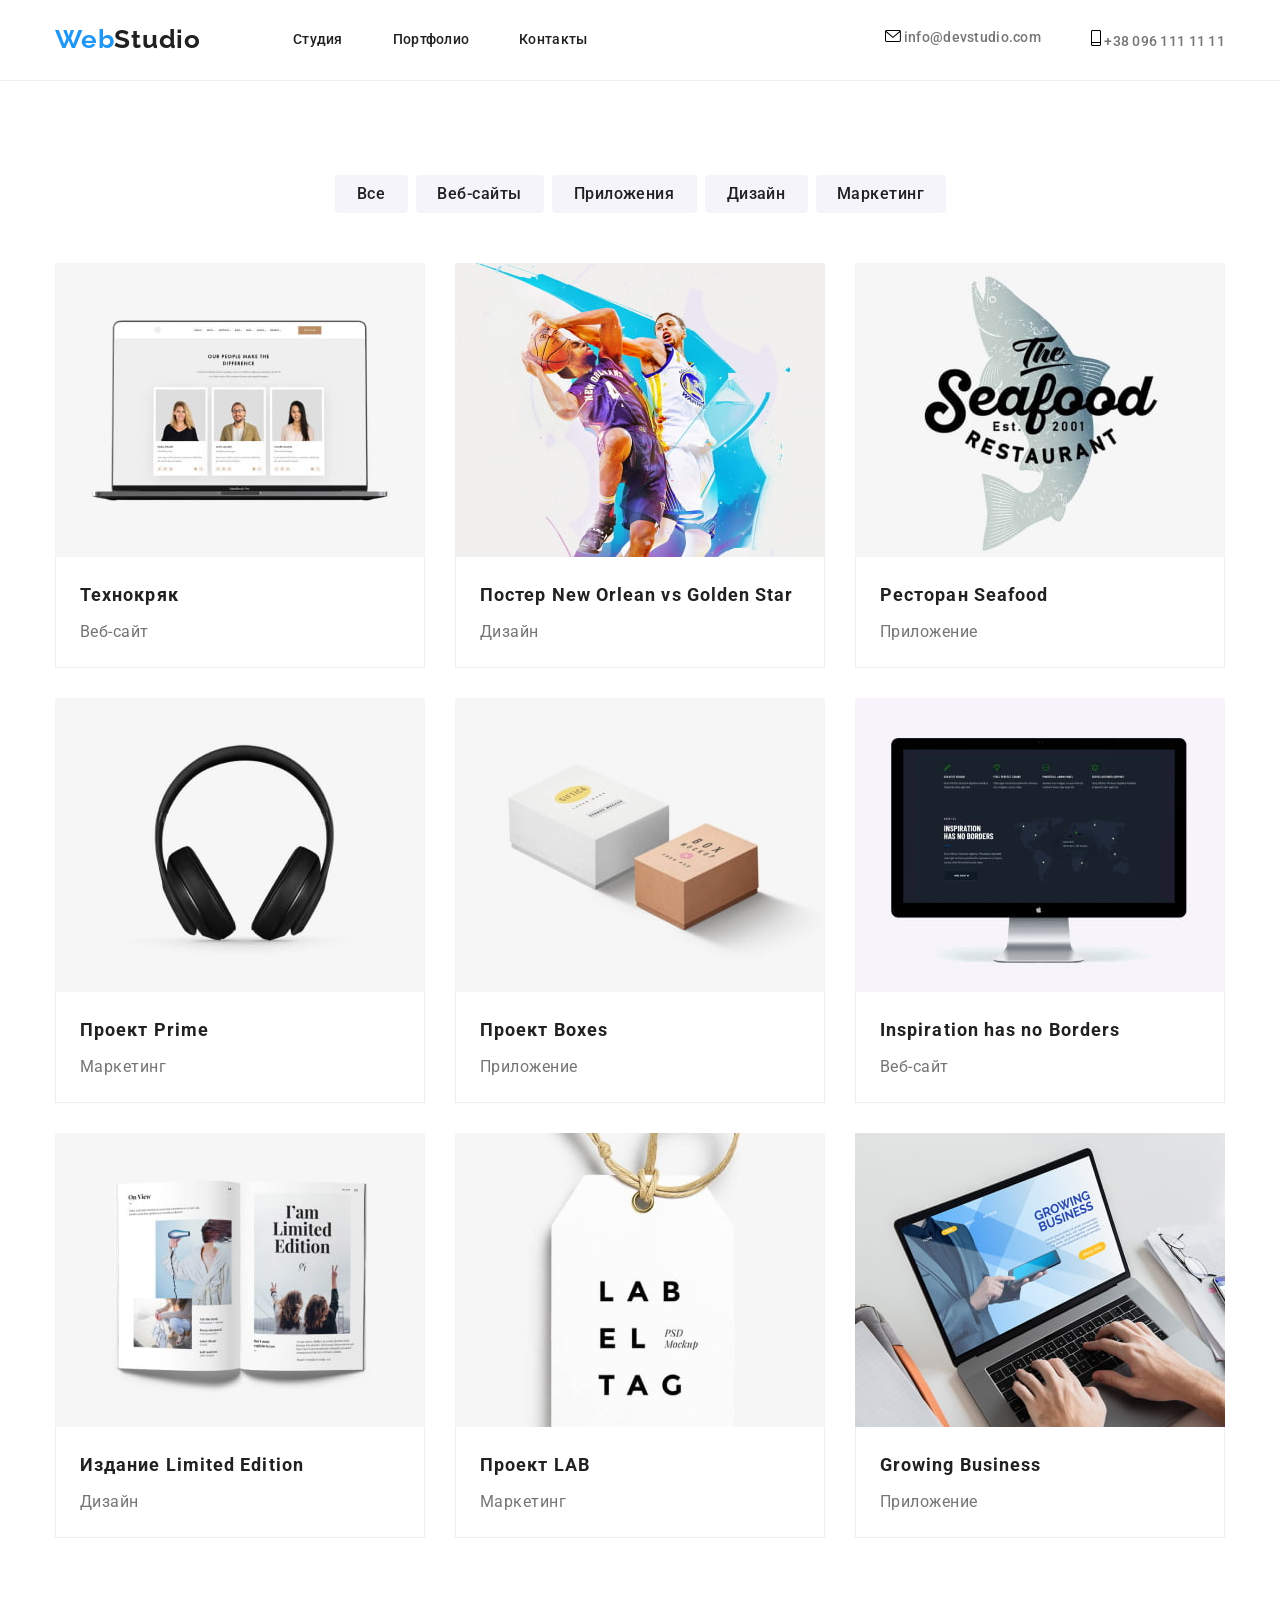
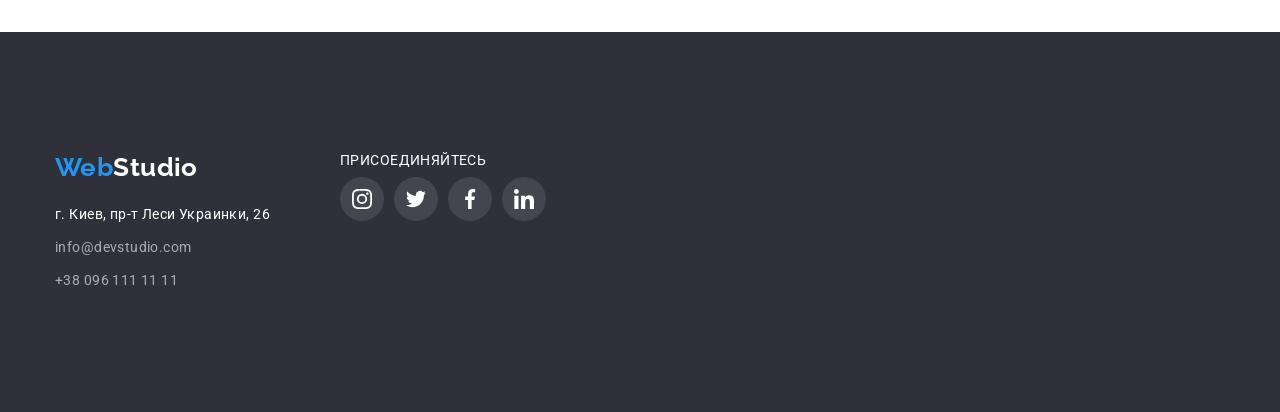
==== portfolio.html @ 5d60ca83 "Initial commit" ====
<!DOCTYPE html> 
<html lang="ru">
<head>
    <meta charset="UTF-8">
    <link rel="preconnect" href="https://fonts.googleapis.com">
    <link rel="preconnect" href="https://fonts.gstatic.com" crossorigin>
    <link href="https://fonts.googleapis.com/css2?family=Raleway:wght@700&family=Roboto:wght@400;500;700;900&display=swap" rel="stylesheet">
    <link rel="stylesheet" href="https://cdnjs.cloudflare.com/ajax/libs/modern-normalize/1.1.0/modern-normalize.min.css">
    <link rel="stylesheet" href="./CSS/styles.css">
    <title>WebStudio</title>
</head>
<body>
<!--Шапка страницы-->
<header class="header">
    <div class="container">
    <!--Навигация-->
    <nav class="nav">
        <a class="nav-logo" href="WebStudio" lang="en">Web<span class="style-logo">Studio</span></a>
        <ul class="nav-list">
          <li class="nav-item"><a class="nav-link" href="./index.html">Студия</a></li>
          <li class="nav-item"><a class="nav-link current" href="">Портфолио</a></li>
          <li class="nav-item" ><a class="nav-link" href="">Контакты</a></li>
        </ul>
    <!--Контакты-->
    <ul class="contact-list">
        <li class="item">
            <a>
                <svg class="email" width="16px"  height="12px"><use href="./images/symbol-defs.svg#envelope"></use></svg>
            </a>
            <a class="email" href="mailto:info@devstudio.com">info@devstudio.com</a>
        </li>
        <li class="item">
            <a>
                <svg class="tel" width="10px"  height="16px"><use href="./images/symbol-defs.svg#smartphone"></use></svg>
            </a>
            <a class="tel" href="tel:+380961111111">+38 096 111 11 11</a>
        </li>
    </ul>
    </nav>
    </div>
</header>
    <!--Cекция-Фильтры и проэкты-->
    <main>
    <section class="section">
        <div class="container">
    <h1 hidden>Filters and projects</h1>
    <ul class="filters-list">
        <li  class="filter-item">
            <button class="filter all" type="button">Все</button>
        </li>
        <li class="filter-item">
            <button class="filter web" type="button">Веб-сайты</button>
        </li>
        <li class="filter-item">
            <button class="filter app" type="button">Приложения</button>
        </li>
        <li class="filter-item">
            <button class="filter design" type="button">Дизайн</button>
        </li>
        <li class="filter-item">
            <button class="filter marketing" type="button">Маркетинг</button>
        </li>
    </ul>
        <ul class="portfolio-list">
            <li class="portfolio-item">
                <a  class="portfolio-link" href="">
                <img class="portflio-img" src="./images/img7.jpg" alt="Laptop with open web page">
                <div class="portfolio-block-titels">
                <h2 class="portfolio-titel">Технокряк</h2>
                <p class="portfolio-subtitel">Веб-сайт</p>
                </div>
                </a>
            </li>
            <li class="portfolio-item">
                <a class="portfolio-link" href="">
                <img class="portflio-img" src="./images/img8.jpg" alt="Basketball players">
                <div class="portfolio-block-titels">
                <h2 class="portfolio-titel">Постер New Orlean vs Golden Star</h2>
                <p class="portfolio-subtitel">Дизайн</p>
            </div>
                </a>
            </li>
            <li class="portfolio-item">
                <a class="portfolio-link" href="">
                <img class="portflio-img" src="./images/img9.jpg" alt="Restaurante poster">
                <div class="portfolio-block-titels">
                <h2 class="portfolio-titel">Ресторан Seafood</h2>
                <p class="portfolio-subtitel">Приложение</p>
            </div>
                </a>
            </li>
            <li class="portfolio-item">
                <a class="portfolio-link" href="">
                <img class="portflio-img" src="./images/img10.jpg" alt="Earphones">
                <div class="portfolio-block-titels">
                <h2 class="portfolio-titel">Проект Prime</h2>
                <p class="portfolio-subtitel">Маркетинг</p>
            </div>
                </a>
            </li>
            <li class="portfolio-item">
                <a class="portfolio-link" href="">
                <img class="portflio-img" src="./images/img11.jpg" alt="Boxes">
                <div class="portfolio-block-titels">
                <h2 class="portfolio-titel">Проект Boxes</h2>
                <p class="portfolio-subtitel">Приложение</p>
            </div>
                </a>
            </li>
            <li class="portfolio-item">
                <a class="portfolio-link" href="">
                <img class="portflio-img" src="./images/img12.jpg" alt="PC monitor">
                <div class="portfolio-block-titels">
                <h2 class="portfolio-titel">Inspiration has no Borders</h2>
                <p class="portfolio-subtitel">Веб-сайт</p>
            </div>
                </a>
            </li>
            <li class="portfolio-item">
                <a class="portfolio-link" href="">
                <img class="portflio-img" src="./images/img13.jpg" alt="Magazine pages">
                <div class="portfolio-block-titels">
                <h2 class="portfolio-titel">Издание Limited Edition</h2>
                <p class="portfolio-subtitel">Дизайн</p>
            </div>
                </a>
            </li>
            <li class="portfolio-item">
                <a class="portfolio-link" href="">
                <img class="portflio-img" src="./images/img14.jpg" alt="Label tag">
                <div class="portfolio-block-titels">
                <h2 class="portfolio-titel">Проект LAB</h2>
                <p class="portfolio-subtitel">Маркетинг</p>
            </div>
                </a>
            </li>
            <li class="portfolio-item">
                <a class="portfolio-link" href="">
                <img class="portflio-img" src="./images/img15.jpg" alt="Work on laptop">
                <div class="portfolio-block-titels">
                <h2 class="portfolio-titel">Growing Business</h2>
                <p class="portfolio-subtitel">Приложение</p>
            </div>
                </a>
            </li>
        </ul>
    </div>
    </section>
</main>
    <!--Footer-->
<footer class="footer">
    <div class="footer container">
        <div class="footer-main">
    <a class="footer-logo" href="WebStudio" lang="en">Web<span class="style">Studio</span></a>
    <address class="footer-address">
    <ul class="address-list">
        <li class="address-item">
            <a class="address" href="https://www.google.com.ua/maps/place/Lesi+Ukrainky+Blvd,+26,+Kyiv,+02000/@50.4265807,30.5361971,17z/data=!3m1!4b1!4m5!3m4!1s0x40d4cf0e033ecbe9:0x57a4dffefec77da0!8m2!3d50.4265807!4d30.5383859?hl=en" target="_blank" rel="noreferrer noopener">г. Киев, пр-т Леси Украинки, 26</a>
        </li>
        <li class="address-item">
            <a class="footer-email" href="mailto:info@devstudio.com">info@devstudio.com</a>
        </li>
        <li class="address-item">
            <a class="footer-tel" href="tel:+380961111111">+38 096 111 11 11</a>
        </li>
    </ul>
    </address>
        </div>
    <div class="social-links">
        <p class="social-links-titel">присоединяйтесь</p>
        <span class="social">
    <ul class="social-links-list"></ul>
        <li class="social-link-icon">
            <a class="links-icon">
            <svg class="svg-icon"  width="20px" height="20px"><use href="images/symbol-defs.svg#instagram"></use> </svg>
            </a>
        </li>
        <li class="social-link-icon">
            <a class="links-icon">
            <svg class="svg-icon"  width="20px" height="20px"><use href="images/symbol-defs.svg#twitter"></use> </svg>
            </a>
        </li>
        <li class="social-link-icon">
            <a class="links-icon">
            <svg class="svg-icon" width="20px" height="20px"><use href="images/symbol-defs.svg#facebook"></use> </svg>
            </a>
        </li>
        <li class="social-link-icon">
            <a class="links-icon">
            <svg class="svg-icon" width="20px" height="20px"><use href="images/symbol-defs.svg#linkedin"></use> </svg>
            </a>
        </li>
        </ul>
    </span>
    </div>
</div>
</footer>
</div>
</body>
</html>
---- CSS/styles.css ----
:root{
    --main-font: 'Roboto', sans-serif;
    --blue-color: #2196F3;
    --titels-color: #212121;
    --text-color: #757575;
    --white-color: #ffffff;
    --address-color: rgba(255, 255, 255, 0.6);
    --background-team: #F5F4FA;
    --shadow-color: rgba(0, 0, 0, 0.15);
    --background-hero-section: #2F303A;
    --border-color: #EEEEEE;
    --filter-background-color: #F5F4FA;
    --border-color-icon: #AFB1B8;
}
/*убираю стили по умолчание*/
h1,
h2,
h3,
h4,
h5,
h6,
p {  
    margin: 0px;
    padding: 0px;
}

ul{
    padding: 0px;
    padding-inline-start: 0px;
    margin: 0px;
    list-style-type: none;
}

a{
    text-decoration: none;
}
img{
    display: block;
    max-width: 100%;
    height: auto;
}

/*стиль для body*/
.container{
  width: 1200px;
  padding-left: 15px;
  padding-right: 15px;
  margin-left: auto;
  margin-right: auto;
}

body{
    font-family: var(--main-font);
    color: var(--text-color);
    font-size: 14px;
    line-height: 1.71;
    letter-spacing: 0.03em;
    }

/*стиль логотипа*/
header{
    border-bottom: 1px solid var(--border-color);
}
.nav-logo{
    width: 145px;
    height: 31px;
    margin: 24px 0px 25px 0px;
    text-decoration: none;
    font-family: Raleway;
    font-weight: 700;
    font-size: 26px;
    line-height: 1.19;
    letter-spacing: 0.03em;
    color: var(--blue-color)
}
.style-logo{
    color: var(--titels-color);
}

/*стиль навигации*/
.nav{
    display: flex;
    align-items: center;

    font-weight: 500;
    font-size: 14px;
    line-height: 1.14;
    letter-spacing: 0.02em;
      }
.nav-list{
     display: flex;
     margin-left: 93px;
    }
.nav-list .nav-item + .nav-item{
    margin-left: 50px;
}
.nav-link{
    display: block;
    padding-top: 32px;
    padding-bottom: 32px;

    color: var(--titels-color);
}
.contact-list{
    display: flex;
    margin-left: auto;
}
.contact-list .item + .item{
    margin-left: 50px;
}

.nav-item :hover,
.nav-item :focus{
    color: var(--blue-color);
    background-color: var(--white-color);
}

.email,
.tel{
    font-weight: 500;
    font-size: 14px;
    line-height: 1.14;
    letter-spacing: 0.02em;
    color:var(--text-color)
    }
.contact-icon{
    fill: var(--text-color)
}
.contact-icon:hover{
    
    cursor: pointer;
}
.contact-list :hover,
.contact-list :focus{
    fill: var(--blue-color);
    color: var(--blue-color);
    background-color: var(--white-color);
}

/* стили секция герой*/
.hero-section{
    padding-top: 200px;
    padding-bottom: 200px;
    background-color: var(--background-hero-section);
    max-width: 1600px;
    height: 600px;
    margin-left: auto;
    margin-right: auto;
    background-image: linear-gradient(to right, 
    rgba(47,48,58,0.4),
    rgba(47,48,58,0.4)),
    url("../images/mainpic.jpg");
    background-repeat: no-repeat;
    background-size: cover;
}

.hero-titel{
    width: 696px;
    height: 120px;
    margin-left: auto;
    margin-right: auto;
    margin-bottom: 30px;

    font-family: 'Roboto', sans-serif;
    font-weight: 900;
    font-size: 44px;
    line-height: 1.36;
    text-align: center;
    letter-spacing: 0.06em;
    text-transform: uppercase;
    color: var(--white-color);
    }

.hero-button{
    display: block;
    min-width: 200px;
    height: 50px;
    padding: 4px;
    margin-left: auto;
    margin-right: auto;

    font-weight: bold;
    font-size: 16px;
    line-height: 1.87;
    align-items: center;
    text-align: center;
    letter-spacing: 0.06em;
    color: var(--white-color);
    background-color: var(--blue-color);
    border: 0px;
    border-radius: 4px;
    cursor: pointer
}
/*стили наши преимущества*/
.advantage{
    padding-bottom: 94px;
    padding-top: 94px;
}

.advantage-list{
    display: flex;
    flex-wrap: wrap;
}

.advantage-list .advantage-item{
    width: 270px;
    margin-right: 30px;
}

.advantage-item::before{
    display: block;
    content: "";
    height: 120px;
    background-color: var(--background-team);
    background-repeat: no-repeat;
    background-position: center;
    /*outline: 1px solid red;*/
    margin-bottom: 30px;
}

.icon-antenna::before{
    background-image: url(../images/antenna\ 1.svg);
}

.icon-clock::before{
    background-image: url(../images/clock\ 1.svg);
}

.icon-diagram::before{
    background-image: url(../images/diagram\ 1.svg);
}

.icon-astronaut::before{
    background-image: url(../images/astronaut\ 1.svg);
}

.advantage-item:last-child{
    margin-right: 0px;
}
.advantage-titel{
    margin-bottom: 10px;

    font-weight: 700;
    font-size: 14px;
    line-height: 1.14;
    text-transform: uppercase;
    color: var(--titels-color);
}

/*стили чем мы занимаемся*/
.do{
    padding-bottom: 94px;
    padding-top: 0px;
}
.do-list{
    display: flex;
}
.do-list-item{
    margin-right: 30px;
}
.do-list-item:last-child{
    margin-right: 0px;
}
/*стили заголовкам h2*/
.titel{
    margin-bottom: 50px;

    font-weight: 700;
    font-size: 36px;
    line-height: 1.17;
    text-align: center;
    color: var(--titels-color);
}

/*стили заголовка h3*/
.portfolio-titel{
    font-weight: 700;
    font-size: 18px;
    line-height: 2;
    letter-spacing: 0.06em;
    color: var(--titels-color);
}

/*стили подзаголовков*/
.portfolio-subtitel{
    font-weight: 400;
    font-size: 16px;
    line-height: 1.87;
    letter-spacing: 0.03em;
    color: var(--text-color);
}

/*стили- наша команда*/
.team{
    padding-top: 94px;
    padding-bottom: 94px;
    background-color: var(--background-team);
}
.team-list{
    display: flex;
}
.team-person{
    margin-right: 30px;
    background-color: var(--white-color);
    box-shadow: 0px 1px 3px rgba(0, 0, 0, 0.12), 0px 1px 1px rgba(0, 0, 0, 0.14), 0px 2px 1px rgba(0, 0, 0, 0.2);
    border-radius: 0px 0px 4px 4px;
}

.team-person:last-child{
    margin-right: 0px;
}

.team-name,
.team-possition{
    font-size: 16px;
    line-height: 1.19;
    text-align: center;
}
.team-name{
    margin-top: 30px;

    font-weight: 500;
    color: var(--titels-color);
}

.team-possition{
    font-size: 16px;
    line-height: 1.19;
}
.sociallinks{
    padding: 16px 32px 30px 32px;
}
.sociallinks-list{
    display: flex;
    justify-content: center;
 }

.sociallinks-item{
    padding: 12px;
    width: 44px;
    height: 44px;
    margin-left: 10px;
    border-radius: 30px;
    background-color: var(--white-color);
}

.sociallinks-item:last-child{
    margin-left: 0px;
}
.sociallinks-item:hover,
.sociallinks-item:focus{
    background-color: var(--blue-color);
}
.sociallink-icon{
    fill: var(--border-color-icon)
}
.sociallink-icon:hover,
.sociallink-icon:focus{
    fill: var(--white-color)
}

/*Сеция постоянные клиенты*/
.clients{
    margin-bottom: 94px;
    margin-top: 94px;
}
.clients-list{
    display: flex;
    justify-content: center;
}
.client-logo{
    padding: 16px 32px 16px 32px;
    margin: 0px;
    outline: 1px solid var(--border-color-icon);
    width: 170px;
    height: 92px;
    fill: var(--border-color-icon)
}
.client-logo:not(:last-child){
    margin-right: 30px;
}
.client-logo:hover,
.client-logo:focus{
    fill: var(--blue-color);
    cursor: pointer;
}
/*кнопки фильтров*/
.portfolio{
    padding-bottom: 94px;
}

.section{
    margin-top: 94px;
    margin-bottom: 94px;
}

.filters-list{
    display: flex;
    justify-content: center;
    margin-bottom: 50px;
    margin-right: auto;
    margin-left: auto;
}

.all{
    margin-right: 8px;

    min-width: 73px;
    height: 38px;
    border: 0px;
    padding: 4px;
    border-radius: 4px;
    background-color: var(--filter-background-color);
    }
.web{
    margin-right: 8px;

    min-width: 128px;
    height: 38px;
    padding: 4px;
    border-radius: 4px;
    border: 0px;
    background-color: var(--filter-background-color);
    }
.app{
    margin-right: 8px;

    min-width: 145px;
    height: 38px;
    padding: 4px;
    border-radius: 4px;
    border: 0px;
    background-color: var(--filter-background-color);
}
.design{
    margin-right: 8px;
 
    min-width: 103px;
    height: 38px;
    padding: 4px;
    border-radius: 4px;
    border: 0px;
    background-color: var(--filter-background-color);
}
.marketing{
    min-width: 130px;
    height: 38px;
    padding: 4px;
    border-radius: 4px;
    border: 0px;
    background-color: var(--filter-background-color);
}
.filter{
    font-family: Roboto;
    font-style: normal;
    font-weight: 500;
    font-size: 16px;
    line-height: 1.62;
    text-align: center;
    letter-spacing: 0.03em;
    color: var(--titels-color);
    cursor: pointer;
}

.filter:hover,
.filter:focus{
    color: var(--white-color);
    background-color: var(--blue-color);
    box-shadow: 0px 4px 4px rgba(0, 0, 0, 0.25);
}
/*стили портфолио*/
.portfolio-block-titels{
    padding: 20px 24px 20px 24px;
    border-left: 1px solid var(--border-color);
    border-right: 1px solid var(--border-color);
    border-bottom: 1px solid var(--border-color);
}
.portfolio-list{
    display: flex;
    flex-wrap: wrap;
}
.portfolio-titel{
    margin-bottom: 4px;
}

.portfolio-item{
    margin-right: 30px;
    margin-bottom: 30px;
}

.portfolio-item:nth-child(3n){
    margin-right: 0px;
}
.portfolio-item:nth-last-child(-n+3){
    margin-bottom: 0px;
}

.portfolio-item:hover,
.portfolio-item:focus {
    box-shadow: 0px 4px 4px rgba(0, 0, 0, 0.25);
}

/*стиль футер*/
.footer{
    padding-bottom: 60px;
    padding-top: 60px;

    background-color: var(--background-hero-section);
}

.footer .container{
    display: flex;
}

.footer-logo{
    display: block;
    margin-bottom: 20px;

    font-family: Raleway;
    font-weight: 700;
    font-size: 26px;
    line-height: 1.19;
    color: var(--blue-color);
   }
.style{
    color: var(--white-color);
}

.address-list{
    font-style: normal;
    font-size: 14px;
    line-height: 1.71;
}
.address-item:not(:last-child){
    margin-bottom: 9px;
}

.address{
    color: var(--white-color);
}

.footer-email,
.footer-tel{
    color: var(--address-color);
}

.address:hover,
.footer-email:focus{
    color: var(--blue-color);
    background-color: var(--background-hero-section);
}

.footer-email:hover,
.footer-email:focus{
    color: var(--blue-color);
    background-color: var(--background-hero-section);
}

.footer-tel:hover,
.footer-tel:focus{
    color: var(--blue-color);
    background-color: var(--background-hero-section);
}

.social-links{
    margin-left: 70px;
}

.social-links{
   list-style-type: none;
}
.social-links-titel{
    color: var(--white-color);
    font-size: 14px;
    line-height: 16px;
    letter-spacing: 0.03em;
    text-transform: uppercase;
    margin-bottom: 9px;
}

.social{
    display: flex;
}
.social-link-icon{
    background-color: rgba(255, 255, 255, 0.1);
    border-radius: 30px;
    width: 44px;
    height: 44px;
    padding: 12px;
    margin-right: 10px;
}
.social-link-icon:first-child{
    margin-right: 0px;
}
.svg-icon{
    fill: var(--white-color);
}

.social-link-icon:hover{
    background-color: var(--blue-color);
}
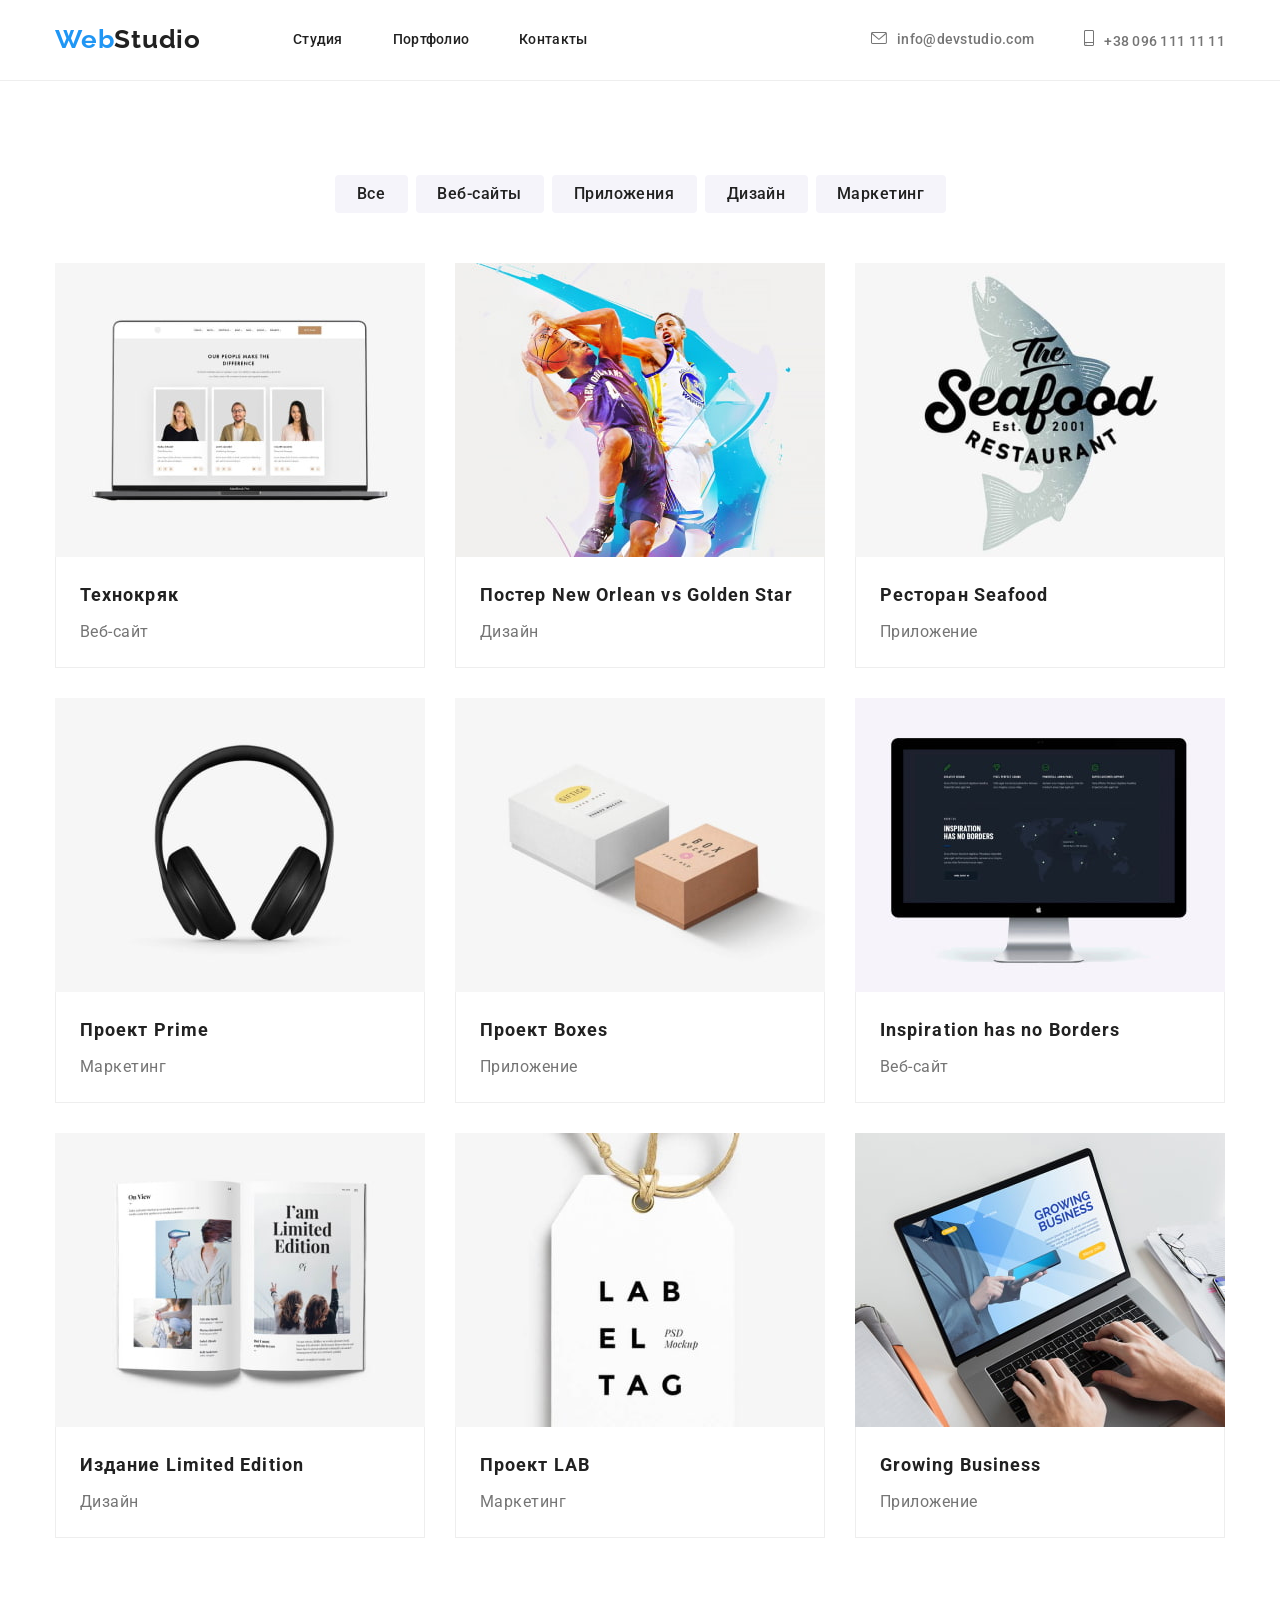
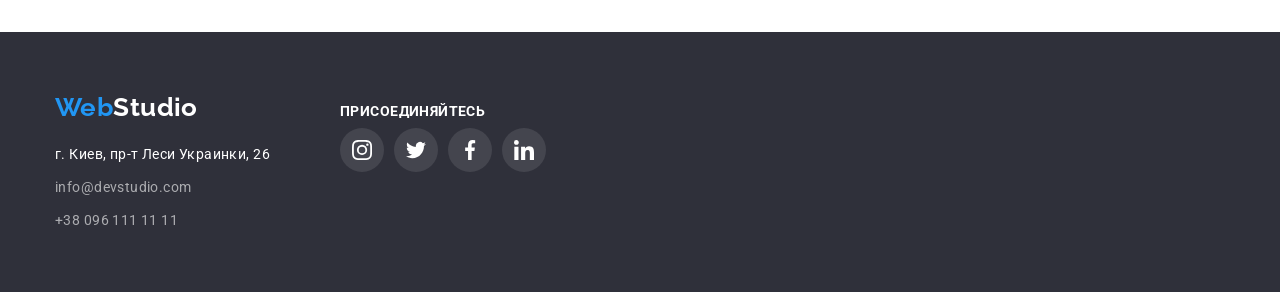
==== commit ec1efca2: "transfer changes from hw4" ====
--- a/portfolio.html
+++ b/portfolio.html
@@ -24,16 +24,17 @@
     <!--Контакты-->
     <ul class="contact-list">
         <li class="item">
-            <a>
-                <svg class="email" width="16px"  height="12px"><use href="./images/symbol-defs.svg#envelope"></use></svg>
-            </a>
-            <a class="email" href="mailto:info@devstudio.com">info@devstudio.com</a>
+                <a class="email" href="mailto:info@devstudio.com">
+                <svg class="email-icon" width="16px"  height="12px">
+                <use href="./images/symbol-defs.svg#envelope"></use>
+                </svg>info@devstudio.com
+                </a>
         </li>
         <li class="item">
-            <a>
-                <svg class="tel" width="10px"  height="16px"><use href="./images/symbol-defs.svg#smartphone"></use></svg>
-            </a>
-            <a class="tel" href="tel:+380961111111">+38 096 111 11 11</a>
+                <a class="tel" href="tel:+380961111111">
+                <svg class="tel-icon" width="10px"  height="16px"><use href="./images/symbol-defs.svg#smartphone"></use>
+                </svg>+38 096 111 11 11
+                </a>
         </li>
     </ul>
     </nav>
@@ -63,8 +64,11 @@
     </ul>
         <ul class="portfolio-list">
             <li class="portfolio-item">
-                <a  class="portfolio-link" href="">
-                <img class="portflio-img" src="./images/img7.jpg" alt="Laptop with open web page">
+                <div class="portfolio-thumb">
+                    <a  class="portfolio-link" href="">
+                    <p class="posrtfolio-text">Ресурс предлагает комплексные предложения с разным уровнем функционала и сервисов. Все это позволит посетителю получить исчерпывающие сведения о компании или частном лице</p>
+                    <img class="portflio-img" src="./images/img7.jpg" alt="Laptop with open web page">
+                 </div>
                 <div class="portfolio-block-titels">
                 <h2 class="portfolio-titel">Технокряк</h2>
                 <p class="portfolio-subtitel">Веб-сайт</p>
@@ -72,8 +76,11 @@
                 </a>
             </li>
             <li class="portfolio-item">
-                <a class="portfolio-link" href="">
-                <img class="portflio-img" src="./images/img8.jpg" alt="Basketball players">
+                <div class="portfolio-thumb">
+                    <a class="portfolio-link" href="">
+                    <p class="posrtfolio-text">Ресурс предлагает комплексные предложения с разным уровнем функционала и сервисов. Все это позволит посетителю получить исчерпывающие сведения о компании или частном лице</p>
+                    <img class="portflio-img" src="./images/img8.jpg" alt="Basketball players">
+            </div>
                 <div class="portfolio-block-titels">
                 <h2 class="portfolio-titel">Постер New Orlean vs Golden Star</h2>
                 <p class="portfolio-subtitel">Дизайн</p>
@@ -81,8 +88,11 @@
                 </a>
             </li>
             <li class="portfolio-item">
-                <a class="portfolio-link" href="">
-                <img class="portflio-img" src="./images/img9.jpg" alt="Restaurante poster">
+                <div class="portfolio-thumb">
+                    <a class="portfolio-link" href="">
+                    <p class="posrtfolio-text">Ресурс предлагает комплексные предложения с разным уровнем функционала и сервисов. Все это позволит посетителю получить исчерпывающие сведения о компании или частном лице</p>
+                    <img class="portflio-img" src="./images/img9.jpg" alt="Restaurante poster">
+            </div>
                 <div class="portfolio-block-titels">
                 <h2 class="portfolio-titel">Ресторан Seafood</h2>
                 <p class="portfolio-subtitel">Приложение</p>
@@ -90,8 +100,11 @@
                 </a>
             </li>
             <li class="portfolio-item">
-                <a class="portfolio-link" href="">
-                <img class="portflio-img" src="./images/img10.jpg" alt="Earphones">
+                <div class="portfolio-thumb">
+                    <a class="portfolio-link" href="">
+                    <p class="posrtfolio-text">Ресурс предлагает комплексные предложения с разным уровнем функционала и сервисов. Все это позволит посетителю получить исчерпывающие сведения о компании или частном лице</p>
+                    <img class="portflio-img" src="./images/img10.jpg" alt="Earphones">
+            </div>
                 <div class="portfolio-block-titels">
                 <h2 class="portfolio-titel">Проект Prime</h2>
                 <p class="portfolio-subtitel">Маркетинг</p>
@@ -99,8 +112,11 @@
                 </a>
             </li>
             <li class="portfolio-item">
-                <a class="portfolio-link" href="">
-                <img class="portflio-img" src="./images/img11.jpg" alt="Boxes">
+                <div class="portfolio-thumb">
+                    <a class="portfolio-link" href="">
+                    <p class="posrtfolio-text">Ресурс предлагает комплексные предложения с разным уровнем функционала и сервисов. Все это позволит посетителю получить исчерпывающие сведения о компании или частном лице</p>
+                    <img class="portflio-img" src="./images/img11.jpg" alt="Boxes">
+                </div>  
                 <div class="portfolio-block-titels">
                 <h2 class="portfolio-titel">Проект Boxes</h2>
                 <p class="portfolio-subtitel">Приложение</p>
@@ -108,8 +124,11 @@
                 </a>
             </li>
             <li class="portfolio-item">
-                <a class="portfolio-link" href="">
-                <img class="portflio-img" src="./images/img12.jpg" alt="PC monitor">
+                <div class="portfolio-thumb">
+                    <a class="portfolio-link" href="">
+                    <p class="posrtfolio-text">Ресурс предлагает комплексные предложения с разным уровнем функционала и сервисов. Все это позволит посетителю получить исчерпывающие сведения о компании или частном лице</p>
+                    <img class="portflio-img" src="./images/img12.jpg" alt="PC monitor">
+                </div>
                 <div class="portfolio-block-titels">
                 <h2 class="portfolio-titel">Inspiration has no Borders</h2>
                 <p class="portfolio-subtitel">Веб-сайт</p>
@@ -117,8 +136,11 @@
                 </a>
             </li>
             <li class="portfolio-item">
-                <a class="portfolio-link" href="">
-                <img class="portflio-img" src="./images/img13.jpg" alt="Magazine pages">
+                <div class="portfolio-thumb">
+                    <a class="portfolio-link" href="">
+                    <p class="posrtfolio-text">Ресурс предлагает комплексные предложения с разным уровнем функционала и сервисов. Все это позволит посетителю получить исчерпывающие сведения о компании или частном лице</p>
+                    <img class="portflio-img" src="./images/img13.jpg" alt="Magazine pages">
+            </div>
                 <div class="portfolio-block-titels">
                 <h2 class="portfolio-titel">Издание Limited Edition</h2>
                 <p class="portfolio-subtitel">Дизайн</p>
@@ -126,8 +148,11 @@
                 </a>
             </li>
             <li class="portfolio-item">
-                <a class="portfolio-link" href="">
-                <img class="portflio-img" src="./images/img14.jpg" alt="Label tag">
+                <div class="portfolio-thumb">
+                    <a class="portfolio-link" href="">
+                    <p class="posrtfolio-text">Ресурс предлагает комплексные предложения с разным уровнем функционала и сервисов. Все это позволит посетителю получить исчерпывающие сведения о компании или частном лице</p>
+                    <img class="portflio-img" src="./images/img14.jpg" alt="Label tag">
+                </div>        
                 <div class="portfolio-block-titels">
                 <h2 class="portfolio-titel">Проект LAB</h2>
                 <p class="portfolio-subtitel">Маркетинг</p>
@@ -135,8 +160,11 @@
                 </a>
             </li>
             <li class="portfolio-item">
-                <a class="portfolio-link" href="">
-                <img class="portflio-img" src="./images/img15.jpg" alt="Work on laptop">
+                <div class="portfolio-thumb">
+                    <a class="portfolio-link" href="">
+                    <p class="posrtfolio-text">Ресурс предлагает комплексные предложения с разным уровнем функционала и сервисов. Все это позволит посетителю получить исчерпывающие сведения о компании или частном лице</p>
+                    <img class="portflio-img" src="./images/img15.jpg" alt="Work on laptop">
+            </div>
                 <div class="portfolio-block-titels">
                 <h2 class="portfolio-titel">Growing Business</h2>
                 <p class="portfolio-subtitel">Приложение</p>
@@ -148,53 +176,51 @@
     </section>
 </main>
     <!--Footer-->
-<footer class="footer">
-    <div class="footer container">
+    <footer class="footer">
+        <div class="container">
         <div class="footer-main">
-    <a class="footer-logo" href="WebStudio" lang="en">Web<span class="style">Studio</span></a>
-    <address class="footer-address">
-    <ul class="address-list">
-        <li class="address-item">
-            <a class="address" href="https://www.google.com.ua/maps/place/Lesi+Ukrainky+Blvd,+26,+Kyiv,+02000/@50.4265807,30.5361971,17z/data=!3m1!4b1!4m5!3m4!1s0x40d4cf0e033ecbe9:0x57a4dffefec77da0!8m2!3d50.4265807!4d30.5383859?hl=en" target="_blank" rel="noreferrer noopener">г. Киев, пр-т Леси Украинки, 26</a>
-        </li>
-        <li class="address-item">
-            <a class="footer-email" href="mailto:info@devstudio.com">info@devstudio.com</a>
-        </li>
-        <li class="address-item">
-            <a class="footer-tel" href="tel:+380961111111">+38 096 111 11 11</a>
-        </li>
-    </ul>
-    </address>
+        <a class="footer-logo" href="WebStudio" lang="en">Web<span class="style">Studio</span></a>
+        <address class="footer-address">
+        <ul class="address-list">
+            <li class="address-item">
+                <a class="address" href="https://www.google.com.ua/maps/place/Lesi+Ukrainky+Blvd,+26,+Kyiv,+02000/@50.4265807,30.5361971,17z/data=!3m1!4b1!4m5!3m4!1s0x40d4cf0e033ecbe9:0x57a4dffefec77da0!8m2!3d50.4265807!4d30.5383859?hl=en" target="_blank" rel="noreferrer noopener">г. Киев, пр-т Леси Украинки, 26</a>
+            </li>
+            <li class="address-item">
+                <a class="footer-email" href="mailto:info@devstudio.com">info@devstudio.com</a>
+            </li>
+            <li class="address-item">
+                <a class="footer-tel" href="tel:+380961111111">+38 096 111 11 11</a>
+            </li>
+        </ul>
+        </address>
         </div>
-    <div class="social-links">
-        <p class="social-links-titel">присоединяйтесь</p>
-        <span class="social">
-    <ul class="social-links-list"></ul>
-        <li class="social-link-icon">
-            <a class="links-icon">
-            <svg class="svg-icon"  width="20px" height="20px"><use href="images/symbol-defs.svg#instagram"></use> </svg>
-            </a>
-        </li>
-        <li class="social-link-icon">
-            <a class="links-icon">
-            <svg class="svg-icon"  width="20px" height="20px"><use href="images/symbol-defs.svg#twitter"></use> </svg>
-            </a>
-        </li>
-        <li class="social-link-icon">
-            <a class="links-icon">
-            <svg class="svg-icon" width="20px" height="20px"><use href="images/symbol-defs.svg#facebook"></use> </svg>
-            </a>
-        </li>
-        <li class="social-link-icon">
-            <a class="links-icon">
-            <svg class="svg-icon" width="20px" height="20px"><use href="images/symbol-defs.svg#linkedin"></use> </svg>
-            </a>
-        </li>
-        </ul>
-    </span>
+        <div class="social-links">
+            <p class="social-links-titel">присоединяйтесь</p>
+                  <ul class="social-links-list">
+            <li class="social-link-icon">
+                <a class="links-icon instagram" href="">
+                <svg class="svg-icon"  width="20px" height="20px"><use href="images/symbol-defs.svg#instagram"></use> </svg>
+                </a>
+            </li>
+            <li class="social-link-icon">
+                <a class="links-icon" href="">
+                <svg class="svg-icon"  width="20px" height="20px"><use href="images/symbol-defs.svg#twitter"></use> </svg>
+                </a>
+            </li>
+            <li class="social-link-icon">
+                <a class="links-icon" href="">
+                <svg class="svg-icon" width="20px" height="20px"><use href="images/symbol-defs.svg#facebook"></use> </svg>
+                </a>
+            </li>
+            <li class="social-link-icon">
+                <a class="links-icon" href="">
+                <svg class="svg-icon" width="20px" height="20px"><use href="images/symbol-defs.svg#linkedin"></use> </svg>
+                </a>
+            </li>
+            </ul>
+        </div>
     </div>
-</div>
-</footer>
-</div>
-</body>
-</html>+    </footer>
+    </body>
+    </html>
+    
--- a/CSS/styles.css
+++ b/CSS/styles.css
@@ -13,6 +13,7 @@
     --border-color: #EEEEEE;
     --filter-background-color: #F5F4FA;
     --border-color-icon: #AFB1B8;
+    --portfolio-background-color: rgba(33, 150, 243, 0.9);
 }
 /*убираю стили по умолчание*/
 h1,
@@ -105,6 +106,7 @@
 }
 .contact-list{
     display: flex;
+    align-items: center;
     margin-left: auto;
 }
 .contact-list .item + .item{
@@ -123,15 +125,14 @@
     font-size: 14px;
     line-height: 1.14;
     letter-spacing: 0.02em;
-    color:var(--text-color)
+    color:var(--text-color);
+    fill: var(--text-color);   
     }
-.contact-icon{
-    fill: var(--text-color)
-}
-.contact-icon:hover{
-    
-    cursor: pointer;
-}
+.tel-icon,
+.email-icon{
+    margin-right: 10px;
+} 
+
 .contact-list :hover,
 .contact-list :focus{
     fill: var(--blue-color);
@@ -193,6 +194,45 @@
     border-radius: 4px;
     cursor: pointer
 }
+
+.backdrop{
+    position: fixed;
+    top: 0;
+    left: 0;
+    width: 100%;
+    height: 100%;
+
+    background-color: rgba(0, 0, 0, 0.2);
+}
+
+.backdrop.is-hidden{
+    opacity: 0;
+    pointer-events: none;
+}
+
+.modal{
+    position: absolute;
+    top:50%;
+    left: 50%;
+    transform: translate(-50%, -50%);
+
+    min-width: 528px;
+    min-height: 581px;
+
+    background-color: var(--white-color);
+}
+
+.hero-button-close{
+    position: absolute;
+    top:0;
+    right: 0;
+    height: 30px;
+    width: 30px;
+    border-radius: 30px;
+    border:  1px solid rgba(0, 0, 0, 0.1);
+    background-color: var(--white-color);
+}
+
 /*стили наши преимущества*/
 .advantage{
     padding-bottom: 94px;
@@ -311,6 +351,9 @@
 .team-person:last-child{
     margin-right: 0px;
 }
+.sociallinks{
+    padding: 30px 32px 30px 32px;
+}
 
 .team-name,
 .team-possition{
@@ -318,47 +361,42 @@
     line-height: 1.19;
     text-align: center;
 }
+
 .team-name{
-    margin-top: 30px;
-
+    padding-bottom: 10px;
     font-weight: 500;
     color: var(--titels-color);
 }
 
 .team-possition{
+    padding-bottom: 16px;
     font-size: 16px;
     line-height: 1.19;
 }
-.sociallinks{
-    padding: 16px 32px 30px 32px;
-}
+
 .sociallinks-list{
     display: flex;
     justify-content: center;
  }
 
-.sociallinks-item{
-    padding: 12px;
+ .sociallinks-link{
+    border-radius: 30px;
     width: 44px;
     height: 44px;
+    padding: 12px;
     margin-left: 10px;
-    border-radius: 30px;
     background-color: var(--white-color);
+    fill: var(--border-color-icon);
 }
 
 .sociallinks-item:last-child{
     margin-left: 0px;
 }
-.sociallinks-item:hover,
-.sociallinks-item:focus{
-    background-color: var(--blue-color);
-}
-.sociallink-icon{
-    fill: var(--border-color-icon)
-}
-.sociallink-icon:hover,
-.sociallink-icon:focus{
-    fill: var(--white-color)
+
+.sociallinks-link:hover,
+.sociallinks-link:focus{
+fill: var(--white-color);
+background-color: var(--blue-color);
 }
 
 /*Сеция постоянные клиенты*/
@@ -369,11 +407,13 @@
 .clients-list{
     display: flex;
     justify-content: center;
+    border-radius: 15px;
 }
 .client-logo{
     padding: 16px 32px 16px 32px;
     margin: 0px;
     outline: 1px solid var(--border-color-icon);
+    border-radius: 3px;
     width: 170px;
     height: 92px;
     fill: var(--border-color-icon)
@@ -384,8 +424,10 @@
 .client-logo:hover,
 .client-logo:focus{
     fill: var(--blue-color);
+    outline-color: var(--blue-color);
     cursor: pointer;
 }
+
 /*кнопки фильтров*/
 .portfolio{
     padding-bottom: 94px;
@@ -497,13 +539,57 @@
     margin-bottom: 0px;
 }
 
-.portfolio-item:hover,
-.portfolio-item:focus {
+.portfolio-link{
+    display: block;
+}
+
+.portfolio-link:hover,
+.portfolio-link:focus {
     box-shadow: 0px 4px 4px rgba(0, 0, 0, 0.25);
+}
+
+.portfolio-thumb{
+    position: relative;
+}
+
+.portfolio-thumb::before{
+    display: inline-block;
+    content: "";
+    background-color: var(--portfolio-background-color);
+    position: absolute;
+    width: 100%;
+    height: 100%;
+
+    opacity: 0;
+}
+
+.portfolio-thumb:hover:before{
+    opacity: 1;
+}
+
+.posrtfolio-text{
+    position: absolute;
+    width: 322px;
+    height: 168px;
+    top: 50%;
+    left: 50%;
+    transform: translate(-50%, -50%);
+
+    opacity: 0;
+    
+    font-weight: 400;
+    font-size: 18px;
+    line-height: 28px;
+    color: var(--white-color);
+}
+
+.posrtfolio-text:hover{
+    opacity: 1;
 }
 
 /*стиль футер*/
 .footer{
+    max-height: 262px;
     padding-bottom: 60px;
     padding-top: 60px;
 
@@ -512,6 +598,7 @@
 
 .footer .container{
     display: flex;
+    align-items: baseline;
 }
 
 .footer-logo{
@@ -573,6 +660,7 @@
 }
 .social-links-titel{
     color: var(--white-color);
+    font-weight: 700;
     font-size: 14px;
     line-height: 16px;
     letter-spacing: 0.03em;
@@ -580,8 +668,9 @@
     margin-bottom: 9px;
 }
 
-.social{
-    display: flex;
+.social-links-list{
+    display: flex;
+    align-items: center;
 }
 .social-link-icon{
     background-color: rgba(255, 255, 255, 0.1);
@@ -591,7 +680,7 @@
     padding: 12px;
     margin-right: 10px;
 }
-.social-link-icon:first-child{
+.social-link-icon:last-child{
     margin-right: 0px;
 }
 .svg-icon{
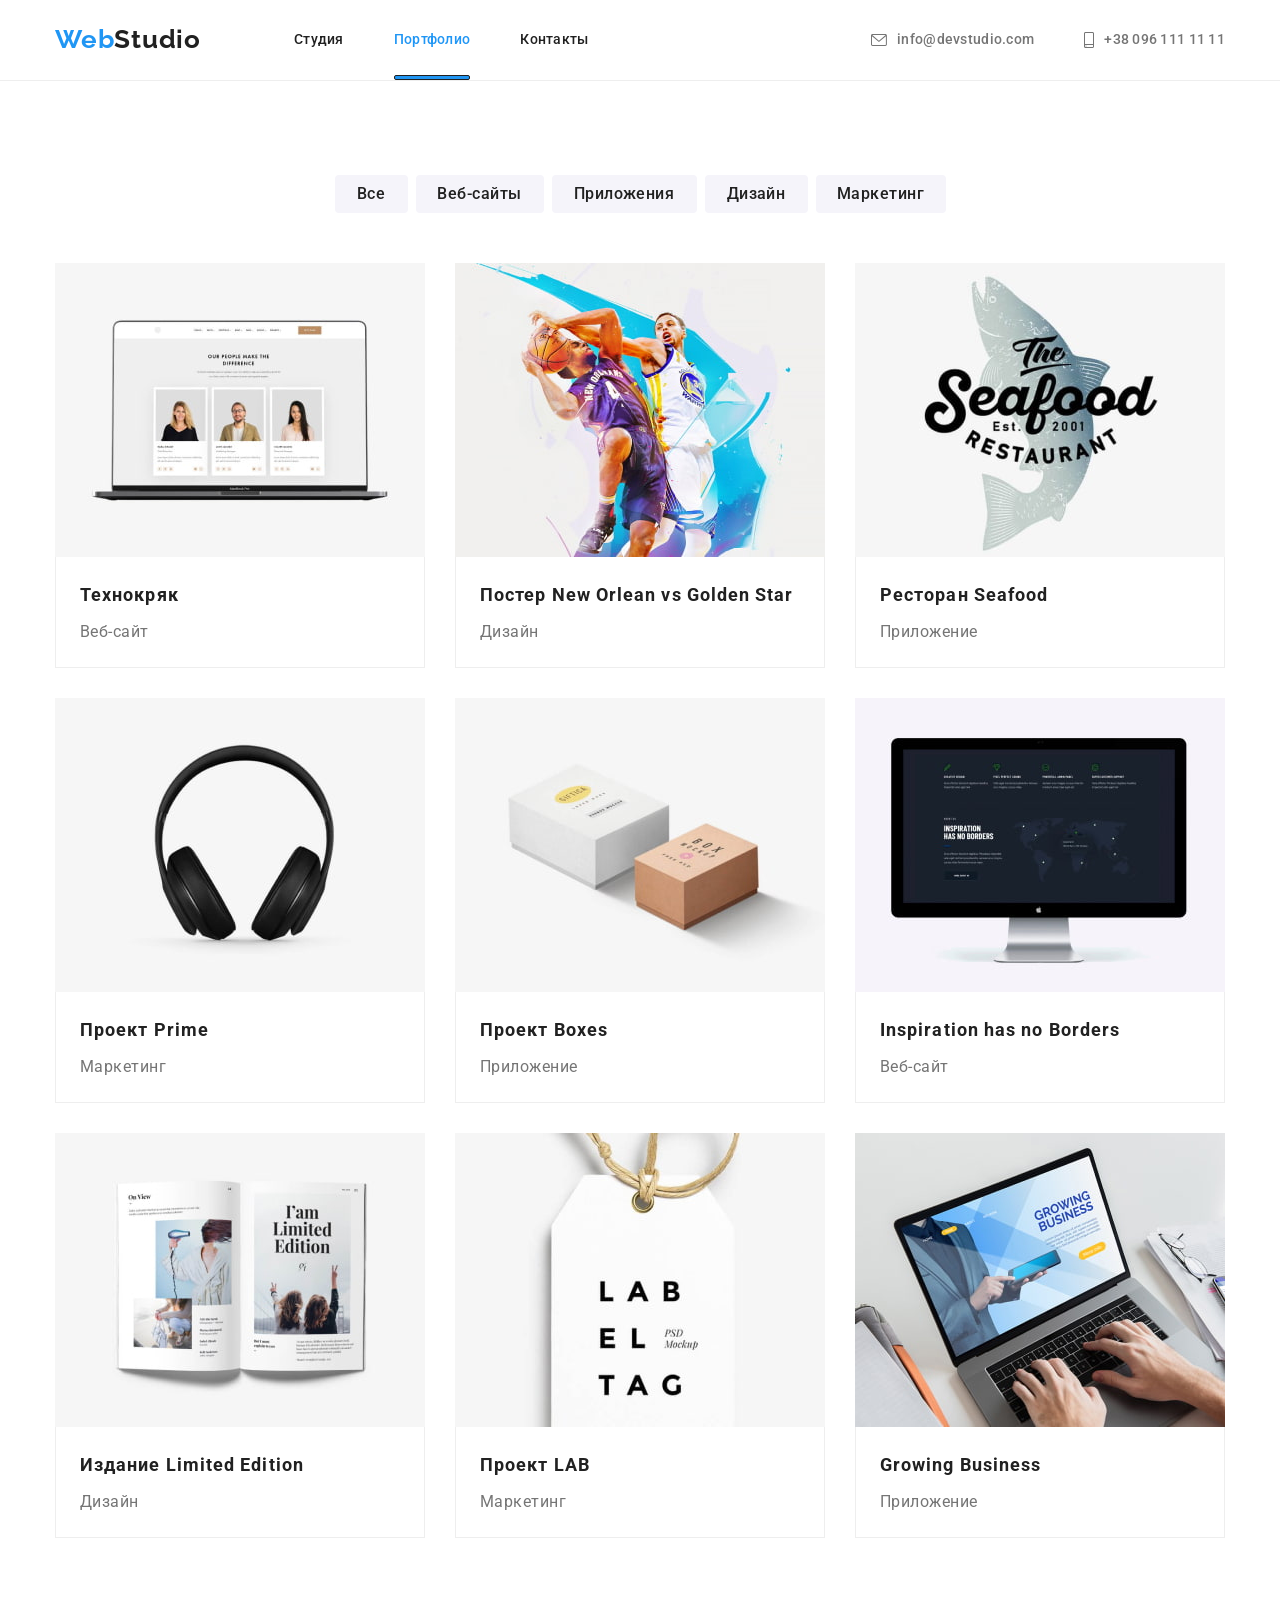
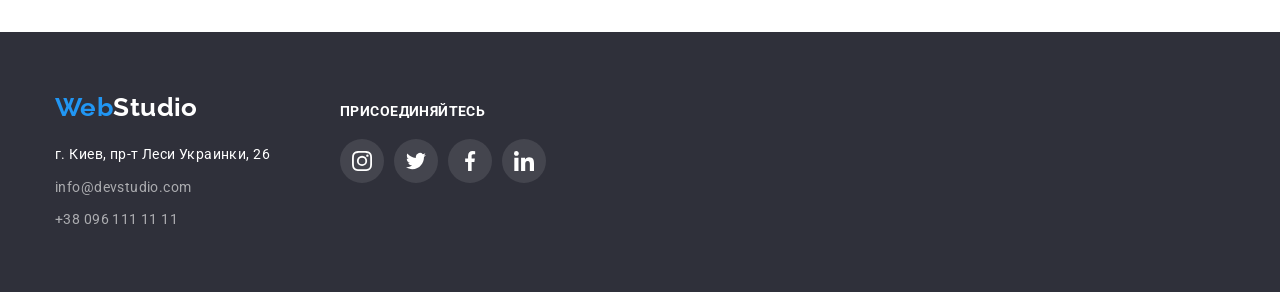
==== commit 7b5bf873: "hw5 done" ====
--- a/portfolio.html
+++ b/portfolio.html
@@ -64,10 +64,12 @@
     </ul>
         <ul class="portfolio-list">
             <li class="portfolio-item">
-                <div class="portfolio-thumb">
                     <a  class="portfolio-link" href="">
-                    <p class="posrtfolio-text">Ресурс предлагает комплексные предложения с разным уровнем функционала и сервисов. Все это позволит посетителю получить исчерпывающие сведения о компании или частном лице</p>
-                    <img class="portflio-img" src="./images/img7.jpg" alt="Laptop with open web page">
+                    <div class="portfolio-thumb">
+                        <div class="portfolio-overlay">
+                            <p class="posrtfolio-text">Ресурс предлагает комплексные предложения с разным уровнем функционала и сервисов. Все это позволит посетителю получить исчерпывающие сведения о компании или частном лице</p>
+                        </div>
+                            <img class="portflio-img" src="./images/img7.jpg" alt="Laptop with open web page">
                  </div>
                 <div class="portfolio-block-titels">
                 <h2 class="portfolio-titel">Технокряк</h2>
@@ -76,9 +78,11 @@
                 </a>
             </li>
             <li class="portfolio-item">
-                <div class="portfolio-thumb">
-                    <a class="portfolio-link" href="">
-                    <p class="posrtfolio-text">Ресурс предлагает комплексные предложения с разным уровнем функционала и сервисов. Все это позволит посетителю получить исчерпывающие сведения о компании или частном лице</p>
+                    <a class="portfolio-link" href="">
+                    <div class="portfolio-thumb">
+                        <div class="portfolio-overlay">
+                    <p class="posrtfolio-text">Ресурс предлагает комплексные предложения с разным уровнем функционала и сервисов. Все это позволит посетителю получить исчерпывающие сведения о компании или частном лице</p>
+                        </div>
                     <img class="portflio-img" src="./images/img8.jpg" alt="Basketball players">
             </div>
                 <div class="portfolio-block-titels">
@@ -88,9 +92,11 @@
                 </a>
             </li>
             <li class="portfolio-item">
-                <div class="portfolio-thumb">
-                    <a class="portfolio-link" href="">
-                    <p class="posrtfolio-text">Ресурс предлагает комплексные предложения с разным уровнем функционала и сервисов. Все это позволит посетителю получить исчерпывающие сведения о компании или частном лице</p>
+                    <a class="portfolio-link" href="">
+                    <div class="portfolio-thumb">
+                        <div class="portfolio-overlay">
+                    <p class="posrtfolio-text">Ресурс предлагает комплексные предложения с разным уровнем функционала и сервисов. Все это позволит посетителю получить исчерпывающие сведения о компании или частном лице</p>
+                        </div>
                     <img class="portflio-img" src="./images/img9.jpg" alt="Restaurante poster">
             </div>
                 <div class="portfolio-block-titels">
@@ -100,9 +106,11 @@
                 </a>
             </li>
             <li class="portfolio-item">
-                <div class="portfolio-thumb">
-                    <a class="portfolio-link" href="">
-                    <p class="posrtfolio-text">Ресурс предлагает комплексные предложения с разным уровнем функционала и сервисов. Все это позволит посетителю получить исчерпывающие сведения о компании или частном лице</p>
+                    <a class="portfolio-link" href="">
+                    <div class="portfolio-thumb">
+                        <div class="portfolio-overlay">
+                    <p class="posrtfolio-text">Ресурс предлагает комплексные предложения с разным уровнем функционала и сервисов. Все это позволит посетителю получить исчерпывающие сведения о компании или частном лице</p>
+                        </div>
                     <img class="portflio-img" src="./images/img10.jpg" alt="Earphones">
             </div>
                 <div class="portfolio-block-titels">
@@ -112,9 +120,11 @@
                 </a>
             </li>
             <li class="portfolio-item">
-                <div class="portfolio-thumb">
-                    <a class="portfolio-link" href="">
-                    <p class="posrtfolio-text">Ресурс предлагает комплексные предложения с разным уровнем функционала и сервисов. Все это позволит посетителю получить исчерпывающие сведения о компании или частном лице</p>
+                    <a class="portfolio-link" href="">
+                    <div class="portfolio-thumb">
+                        <div class="portfolio-overlay">
+                    <p class="posrtfolio-text">Ресурс предлагает комплексные предложения с разным уровнем функционала и сервисов. Все это позволит посетителю получить исчерпывающие сведения о компании или частном лице</p>
+                        </div>
                     <img class="portflio-img" src="./images/img11.jpg" alt="Boxes">
                 </div>  
                 <div class="portfolio-block-titels">
@@ -124,9 +134,11 @@
                 </a>
             </li>
             <li class="portfolio-item">
-                <div class="portfolio-thumb">
-                    <a class="portfolio-link" href="">
-                    <p class="posrtfolio-text">Ресурс предлагает комплексные предложения с разным уровнем функционала и сервисов. Все это позволит посетителю получить исчерпывающие сведения о компании или частном лице</p>
+                    <a class="portfolio-link" href="">
+                    <div class="portfolio-thumb">
+                        <div class="portfolio-overlay">
+                    <p class="posrtfolio-text">Ресурс предлагает комплексные предложения с разным уровнем функционала и сервисов. Все это позволит посетителю получить исчерпывающие сведения о компании или частном лице</p>
+                        </div>
                     <img class="portflio-img" src="./images/img12.jpg" alt="PC monitor">
                 </div>
                 <div class="portfolio-block-titels">
@@ -136,9 +148,11 @@
                 </a>
             </li>
             <li class="portfolio-item">
-                <div class="portfolio-thumb">
-                    <a class="portfolio-link" href="">
-                    <p class="posrtfolio-text">Ресурс предлагает комплексные предложения с разным уровнем функционала и сервисов. Все это позволит посетителю получить исчерпывающие сведения о компании или частном лице</p>
+                    <a class="portfolio-link" href="">
+                    <div class="portfolio-thumb">
+                        <div class="portfolio-overlay">
+                    <p class="posrtfolio-text">Ресурс предлагает комплексные предложения с разным уровнем функционала и сервисов. Все это позволит посетителю получить исчерпывающие сведения о компании или частном лице</p>
+                        </div>
                     <img class="portflio-img" src="./images/img13.jpg" alt="Magazine pages">
             </div>
                 <div class="portfolio-block-titels">
@@ -148,9 +162,11 @@
                 </a>
             </li>
             <li class="portfolio-item">
-                <div class="portfolio-thumb">
-                    <a class="portfolio-link" href="">
-                    <p class="posrtfolio-text">Ресурс предлагает комплексные предложения с разным уровнем функционала и сервисов. Все это позволит посетителю получить исчерпывающие сведения о компании или частном лице</p>
+                    <a class="portfolio-link" href="">
+                    <div class="portfolio-thumb">
+                        <div class="portfolio-overlay">
+                    <p class="posrtfolio-text">Ресурс предлагает комплексные предложения с разным уровнем функционала и сервисов. Все это позволит посетителю получить исчерпывающие сведения о компании или частном лице</p>
+                        </div>
                     <img class="portflio-img" src="./images/img14.jpg" alt="Label tag">
                 </div>        
                 <div class="portfolio-block-titels">
@@ -160,9 +176,11 @@
                 </a>
             </li>
             <li class="portfolio-item">
-                <div class="portfolio-thumb">
-                    <a class="portfolio-link" href="">
-                    <p class="posrtfolio-text">Ресурс предлагает комплексные предложения с разным уровнем функционала и сервисов. Все это позволит посетителю получить исчерпывающие сведения о компании или частном лице</p>
+                    <a class="portfolio-link" href="">
+                    <div class="portfolio-thumb">
+                        <div class="portfolio-overlay">
+                    <p class="posrtfolio-text">Ресурс предлагает комплексные предложения с разным уровнем функционала и сервисов. Все это позволит посетителю получить исчерпывающие сведения о компании или частном лице</p>
+                        </div>
                     <img class="portflio-img" src="./images/img15.jpg" alt="Work on laptop">
             </div>
                 <div class="portfolio-block-titels">
--- a/CSS/styles.css
+++ b/CSS/styles.css
@@ -14,6 +14,7 @@
     --filter-background-color: #F5F4FA;
     --border-color-icon: #AFB1B8;
     --portfolio-background-color: rgba(33, 150, 243, 0.9);
+    --section-do: rgba(47, 48, 58, 0.8);
 }
 /*убираю стили по умолчание*/
 h1,
@@ -65,9 +66,7 @@
     border-bottom: 1px solid var(--border-color);
 }
 .nav-logo{
-    width: 145px;
-    height: 31px;
-    margin: 24px 0px 25px 0px;
+    padding: 24px 0px 25px 0px;
     text-decoration: none;
     font-family: Raleway;
     font-weight: 700;
@@ -76,6 +75,7 @@
     letter-spacing: 0.03em;
     color: var(--blue-color)
 }
+
 .style-logo{
     color: var(--titels-color);
 }
@@ -113,6 +113,37 @@
     margin-left: 50px;
 }
 
+.current{
+    position: relative;
+    color: var(--blue-color);
+}
+
+.nav-link.current::after{
+    content: "";
+    position: absolute;
+    left: 0;
+    bottom: 0;
+    display: block;
+    width: 100%;
+    height: 5px;
+
+    border: 1px solid var(--titels-color);
+    background-color: var(--blue-color);
+
+  
+    transition: transform 250ms cubic-bezier(0.4, 0, 0.2, 1);
+}
+
+.nav-link.current:hover::after,
+.nav-link.current:focus::after{
+    transform: scaleX(1);
+}
+
+.nav-item{
+    transition: color 250ms cubic-bezier(0.4, 0, 0.2, 1),
+    background-color 250ms cubic-bezier(0.4, 0, 0.2, 1);
+}
+
 .nav-item :hover,
 .nav-item :focus{
     color: var(--blue-color);
@@ -121,17 +152,26 @@
 
 .email,
 .tel{
+    display: flex;
+    align-items: center;
     font-weight: 500;
     font-size: 14px;
     line-height: 1.14;
     letter-spacing: 0.02em;
     color:var(--text-color);
-    fill: var(--text-color);   
+    fill: var(--text-color);  
     }
+
 .tel-icon,
 .email-icon{
     margin-right: 10px;
 } 
+
+.contact-list{
+    transition: fill 250ms cubic-bezier(0.4, 0, 0.2, 1),
+    background-color 250ms cubic-bezier(0.4, 0, 0.2, 1),
+    color 250ms cubic-bezier(0.4, 0, 0.2, 1);
+}
 
 .contact-list :hover,
 .contact-list :focus{
@@ -203,23 +243,32 @@
     height: 100%;
 
     background-color: rgba(0, 0, 0, 0.2);
+
+    opacity: 1;
+    transition: opacity 250ms cubic-bezier(0.4, 0, 0.2, 1);
 }
 
 .backdrop.is-hidden{
     opacity: 0;
     pointer-events: none;
+}
+
+.backdrop.is-hidden .modal{
+    transform: translate(-50%, -50%) scale(0.2);
 }
 
 .modal{
     position: absolute;
     top:50%;
     left: 50%;
-    transform: translate(-50%, -50%);
-
+   
     min-width: 528px;
     min-height: 581px;
 
     background-color: var(--white-color);
+
+    transform: translate(-50%, -50%) scale(1);
+    transition: transform 250ms cubic-bezier(0.4, 0, 0.2, 1);
 }
 
 .hero-button-close{
@@ -228,6 +277,8 @@
     right: 0;
     height: 30px;
     width: 30px;
+    margin-top: 8px;
+    margin-right: 8px;
     border-radius: 30px;
     border:  1px solid rgba(0, 0, 0, 0.1);
     background-color: var(--white-color);
@@ -298,11 +349,36 @@
     display: flex;
 }
 .do-list-item{
+    position: relative;
     margin-right: 30px;
 }
 .do-list-item:last-child{
     margin-right: 0px;
 }
+
+.do-list-item::before{
+    display: inline-block;
+    content: "";
+    background-color: var(--section-do);
+    position: absolute;
+    bottom: 0;
+    width: 370px;
+    height: 70px;
+}
+
+.do-text{
+    position: absolute;
+    bottom: 27px;
+    left: 86px;
+       
+    font-weight: 700;
+    font-size: 14px;
+    line-height: 16px;
+    letter-spacing: 0.03em;
+    text-transform: uppercase;
+    color: var(--white-color);
+}
+
 /*стили заголовкам h2*/
 .titel{
     margin-bottom: 50px;
@@ -363,13 +439,13 @@
 }
 
 .team-name{
-    padding-bottom: 10px;
+    margin-bottom: 10px;
     font-weight: 500;
     color: var(--titels-color);
 }
 
 .team-possition{
-    padding-bottom: 16px;
+    margin-bottom: 16px;
     font-size: 16px;
     line-height: 1.19;
 }
@@ -380,6 +456,8 @@
  }
 
  .sociallinks-link{
+    display: flex;
+    justify-content: center;
     border-radius: 30px;
     width: 44px;
     height: 44px;
@@ -387,6 +465,9 @@
     margin-left: 10px;
     background-color: var(--white-color);
     fill: var(--border-color-icon);
+
+    transition: fill 250ms cubic-bezier(0.4, 0, 0.2, 1),
+    background-color 250ms cubic-bezier(0.4, 0, 0.2, 1);
 }
 
 .sociallinks-item:last-child{
@@ -406,23 +487,45 @@
 }
 .clients-list{
     display: flex;
+    border-radius: 15px;
+}
+
+.nav-link.current{
+    color: var(--blue-color);
+}
+
+.current::after{
+    content: '';
+    width: 48px;
+    height: 4px;
+
+    background-color: var(--blue-color);
+    border-radius: 2px;
+}
+
+.client-logo:not(:last-child){
+    margin-right: 30px;
+}
+
+.client-logo-link{
+    display: flex;
     justify-content: center;
-    border-radius: 15px;
-}
-.client-logo{
-    padding: 16px 32px 16px 32px;
-    margin: 0px;
+    align-items: center;
+
+    width: 170px;
+    height: 92px;
+
     outline: 1px solid var(--border-color-icon);
     border-radius: 3px;
-    width: 170px;
-    height: 92px;
-    fill: var(--border-color-icon)
-}
-.client-logo:not(:last-child){
-    margin-right: 30px;
-}
-.client-logo:hover,
-.client-logo:focus{
+    fill: var(--border-color-icon);
+
+    transition: fill 250ms cubic-bezier(0.4, 0, 0.2, 1), 
+    outline-color 250ms cubic-bezier(0.4, 0, 0.2, 1),
+    cursor 250ms cubic-bezier(0.4, 0, 0.2, 1);
+}
+
+.client-logo-link:hover,
+.client-logo-link:focus{
     fill: var(--blue-color);
     outline-color: var(--blue-color);
     cursor: pointer;
@@ -504,6 +607,10 @@
     letter-spacing: 0.03em;
     color: var(--titels-color);
     cursor: pointer;
+
+    transition: color 250ms cubic-bezier(0.4, 0, 0.2, 1),
+    background-color 250ms cubic-bezier(0.4, 0, 0.2, 1),
+    box-shadow 250ms cubic-bezier(0.4, 0, 0.2, 1);
 }
 
 .filter:hover,
@@ -541,6 +648,8 @@
 
 .portfolio-link{
     display: block;
+
+    transition: box-shadow 250ms cubic-bezier(0.4, 0, 0.2, 1);
 }
 
 .portfolio-link:hover,
@@ -550,21 +659,23 @@
 
 .portfolio-thumb{
     position: relative;
-}
-
-.portfolio-thumb::before{
-    display: inline-block;
-    content: "";
+    overflow: hidden;
+}
+
+.portfolio-overlay{
     background-color: var(--portfolio-background-color);
     position: absolute;
     width: 100%;
     height: 100%;
 
-    opacity: 0;
-}
-
-.portfolio-thumb:hover:before{
-    opacity: 1;
+    transform: translateY(100%);
+  
+    transition: transform 250ms cubic-bezier(0.4, 0, 0.2, 1);
+}
+
+
+.portfolio-link:hover .portfolio-overlay{
+    transform: translateY(0);
 }
 
 .posrtfolio-text{
@@ -574,20 +685,14 @@
     top: 50%;
     left: 50%;
     transform: translate(-50%, -50%);
-
-    opacity: 0;
-    
+  
     font-weight: 400;
     font-size: 18px;
     line-height: 28px;
     color: var(--white-color);
 }
 
-.posrtfolio-text:hover{
-    opacity: 1;
-}
-
-/*стиль футер*/
+  /*стиль футер*/
 .footer{
     max-height: 262px;
     padding-bottom: 60px;
@@ -626,15 +731,21 @@
 
 .address{
     color: var(--white-color);
+
+    transition: color 250ms cubic-bezier(0.4, 0, 0.2, 1),
+    background-color 250ms cubic-bezier(0.4, 0, 0.2, 1);
 }
 
 .footer-email,
 .footer-tel{
     color: var(--address-color);
+
+    transition: color 250ms cubic-bezier(0.4, 0, 0.2, 1),
+    background-color 250ms cubic-bezier(0.4, 0, 0.2, 1);
 }
 
 .address:hover,
-.footer-email:focus{
+.address:focus{
     color: var(--blue-color);
     background-color: var(--background-hero-section);
 }
@@ -665,7 +776,7 @@
     line-height: 16px;
     letter-spacing: 0.03em;
     text-transform: uppercase;
-    margin-bottom: 9px;
+    margin-bottom: 20px;
 }
 
 .social-links-list{
@@ -679,6 +790,8 @@
     height: 44px;
     padding: 12px;
     margin-right: 10px;
+
+    transition: background-color 250ms cubic-bezier(0.4, 0, 0.2, 1);
 }
 .social-link-icon:last-child{
     margin-right: 0px;
@@ -687,6 +800,7 @@
     fill: var(--white-color);
 }
 
-.social-link-icon:hover{
+.social-link-icon:hover,
+.social-link-icon:focus{
     background-color: var(--blue-color);
 }
